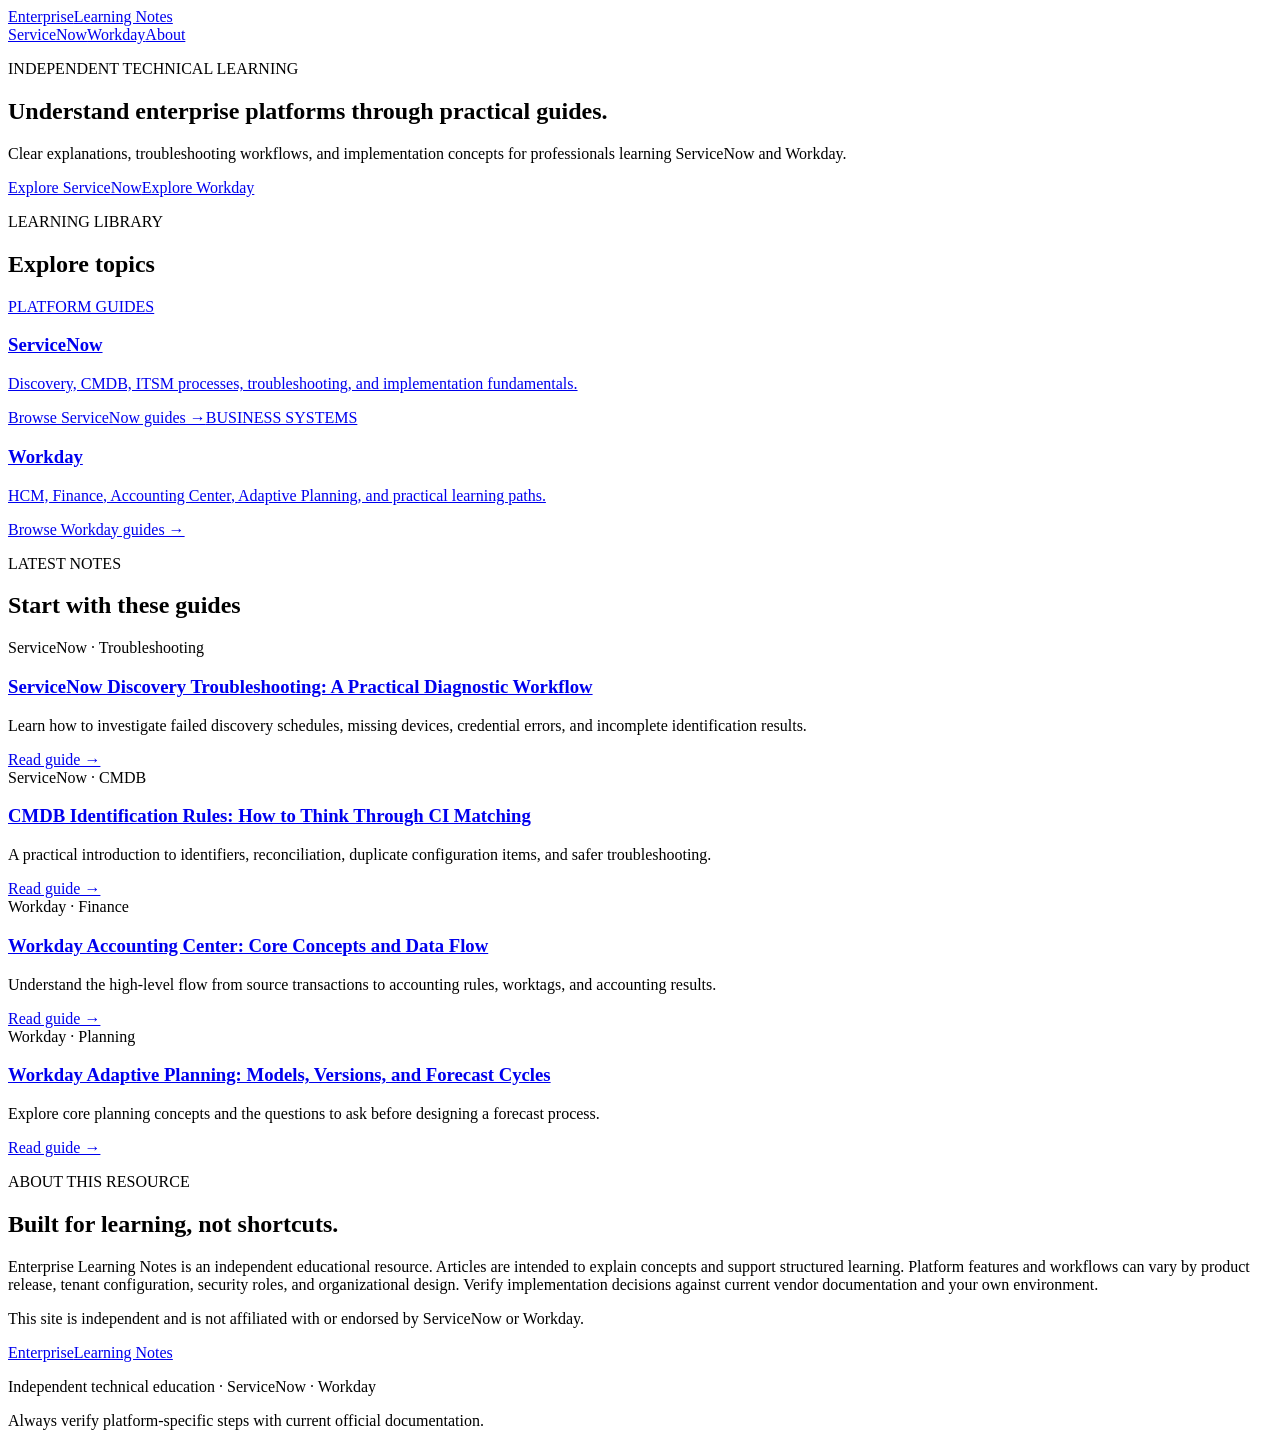
==== index.html @ 14ad43c4 "Add initial SEO-ready learning blog site: index.html" ====
<!doctype html>
<html lang="en">
<head>
<meta charset="utf-8">
<meta name="viewport" content="width=device-width, initial-scale=1">
<title>Enterprise Learning Notes | ServiceNow & Workday Guides</title>
<meta name="description" content="Practical technical learning guides for ServiceNow and Workday, including troubleshooting, platform concepts, implementation notes, and career learning resources.">
<meta name="robots" content="index,follow,max-image-preview:large">
<link rel="stylesheet" href="/style.css">
</head>
<body>
<header class="site-header"><a class="brand" href="/">Enterprise<span>Learning Notes</span></a><nav><a href="/servicenow/">ServiceNow</a><a href="/workday/">Workday</a><a href="#about">About</a></nav></header>
<main>
<section class="hero"><p class="eyebrow">INDEPENDENT TECHNICAL LEARNING</p><h1>Understand enterprise platforms through practical guides.</h1><p class="hero-copy">Clear explanations, troubleshooting workflows, and implementation concepts for professionals learning ServiceNow and Workday.</p><div class="hero-actions"><a class="button primary" href="/servicenow/">Explore ServiceNow</a><a class="button secondary" href="/workday/">Explore Workday</a></div></section>
<section class="section"><div class="section-heading"><div><p class="eyebrow">LEARNING LIBRARY</p><h2>Explore topics</h2></div></div><div class="category-grid"><a class="category-card" href="/servicenow/"><span class="card-kicker">PLATFORM GUIDES</span><h3>ServiceNow</h3><p>Discovery, CMDB, ITSM processes, troubleshooting, and implementation fundamentals.</p><span class="text-link">Browse ServiceNow guides →</span></a><a class="category-card" href="/workday/"><span class="card-kicker">BUSINESS SYSTEMS</span><h3>Workday</h3><p>HCM, Finance, Accounting Center, Adaptive Planning, and practical learning paths.</p><span class="text-link">Browse Workday guides →</span></a></div></section>
<section class="section"><div class="section-heading"><div><p class="eyebrow">LATEST NOTES</p><h2>Start with these guides</h2></div></div><div class="article-grid">
<article class="article-card"><span class="tag">ServiceNow · Troubleshooting</span><h3><a href="/blog/servicenow/discovery-troubleshooting.html">ServiceNow Discovery Troubleshooting: A Practical Diagnostic Workflow</a></h3><p>Learn how to investigate failed discovery schedules, missing devices, credential errors, and incomplete identification results.</p><a class="text-link" href="/blog/servicenow/discovery-troubleshooting.html">Read guide →</a></article>
<article class="article-card"><span class="tag">ServiceNow · CMDB</span><h3><a href="/blog/servicenow/cmdb-identification-rules.html">CMDB Identification Rules: How to Think Through CI Matching</a></h3><p>A practical introduction to identifiers, reconciliation, duplicate configuration items, and safer troubleshooting.</p><a class="text-link" href="/blog/servicenow/cmdb-identification-rules.html">Read guide →</a></article>
<article class="article-card"><span class="tag">Workday · Finance</span><h3><a href="/blog/workday/accounting-center-basics.html">Workday Accounting Center: Core Concepts and Data Flow</a></h3><p>Understand the high-level flow from source transactions to accounting rules, worktags, and accounting results.</p><a class="text-link" href="/blog/workday/accounting-center-basics.html">Read guide →</a></article>
<article class="article-card"><span class="tag">Workday · Planning</span><h3><a href="/blog/workday/adaptive-planning-guide.html">Workday Adaptive Planning: Models, Versions, and Forecast Cycles</a></h3><p>Explore core planning concepts and the questions to ask before designing a forecast process.</p><a class="text-link" href="/blog/workday/adaptive-planning-guide.html">Read guide →</a></article>
</div></section>
<section class="about section" id="about"><p class="eyebrow">ABOUT THIS RESOURCE</p><h2>Built for learning, not shortcuts.</h2><p>Enterprise Learning Notes is an independent educational resource. Articles are intended to explain concepts and support structured learning. Platform features and workflows can vary by product release, tenant configuration, security roles, and organizational design. Verify implementation decisions against current vendor documentation and your own environment.</p><p class="disclaimer">This site is independent and is not affiliated with or endorsed by ServiceNow or Workday.</p></section>
</main><footer class="site-footer"><a class="brand" href="/">Enterprise<span>Learning Notes</span></a><p>Independent technical education · ServiceNow · Workday</p><p>Always verify platform-specific steps with current official documentation.</p></footer>
</body></html>
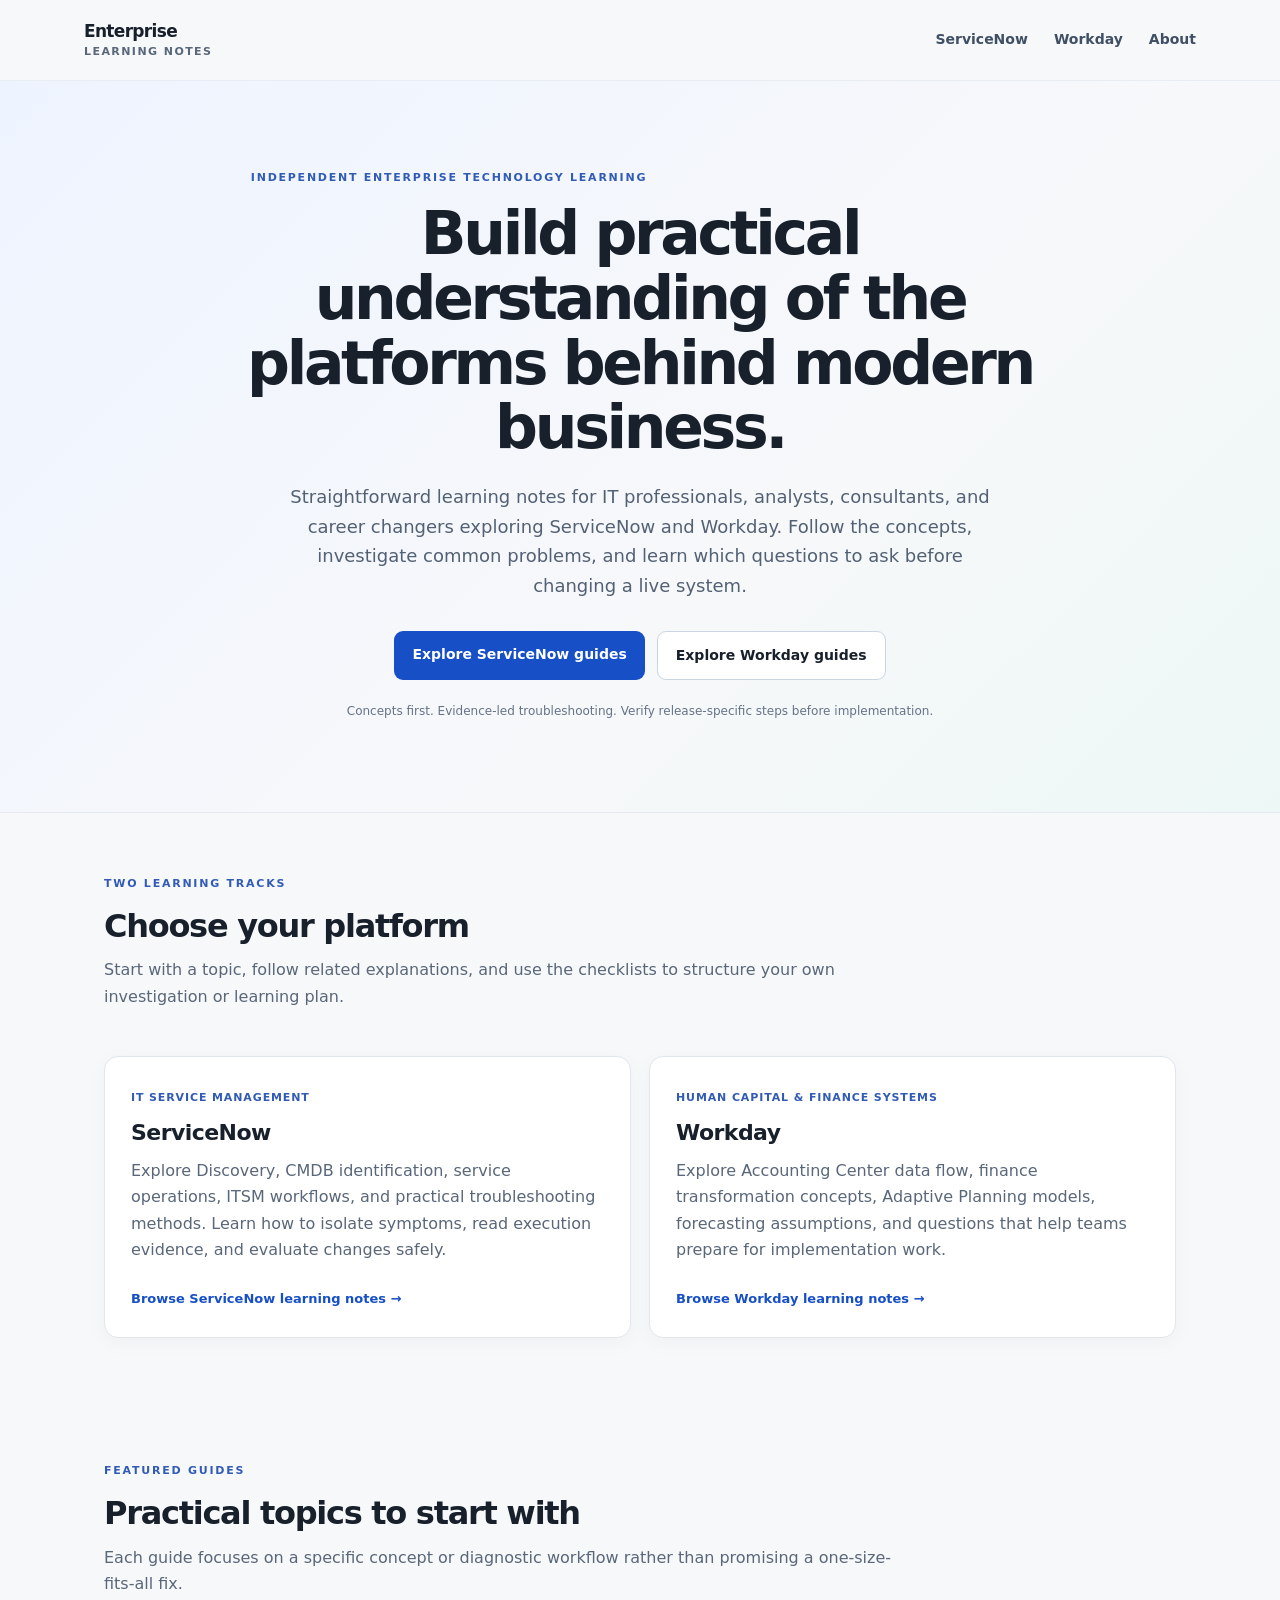
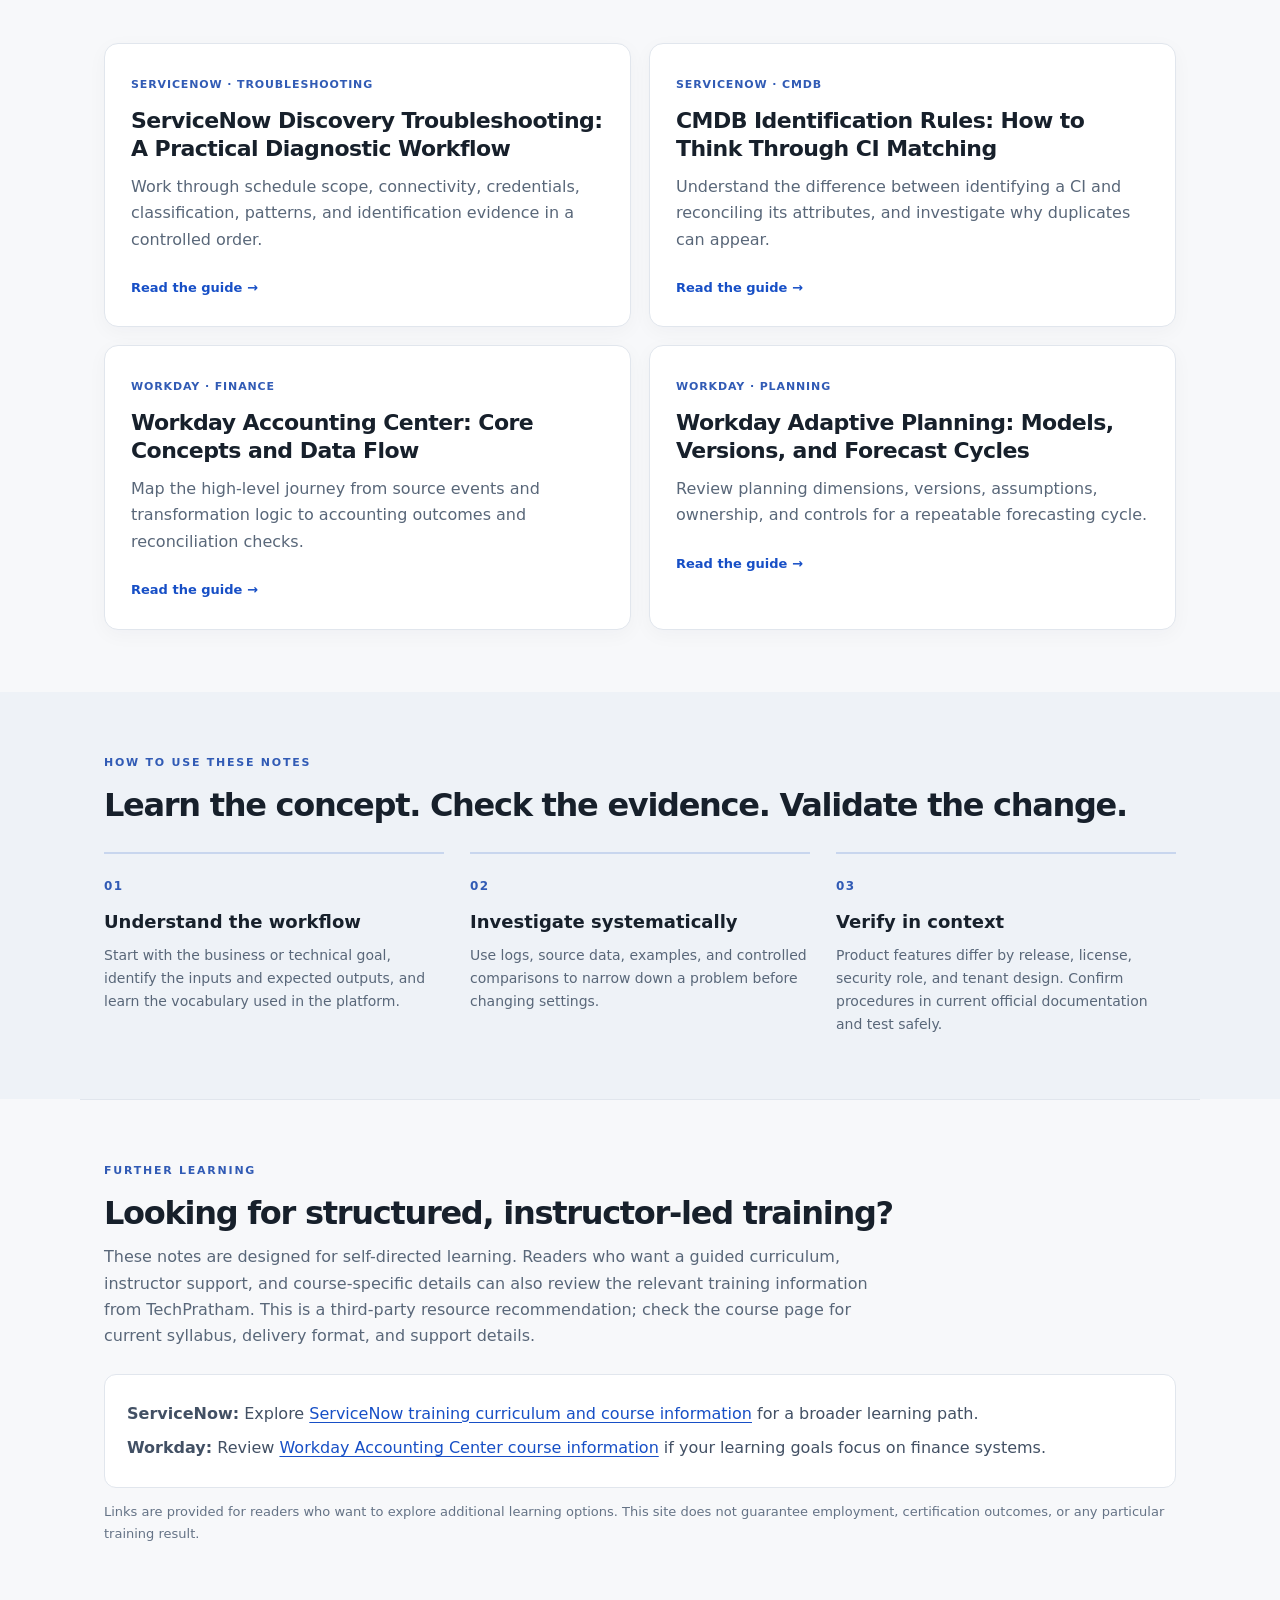
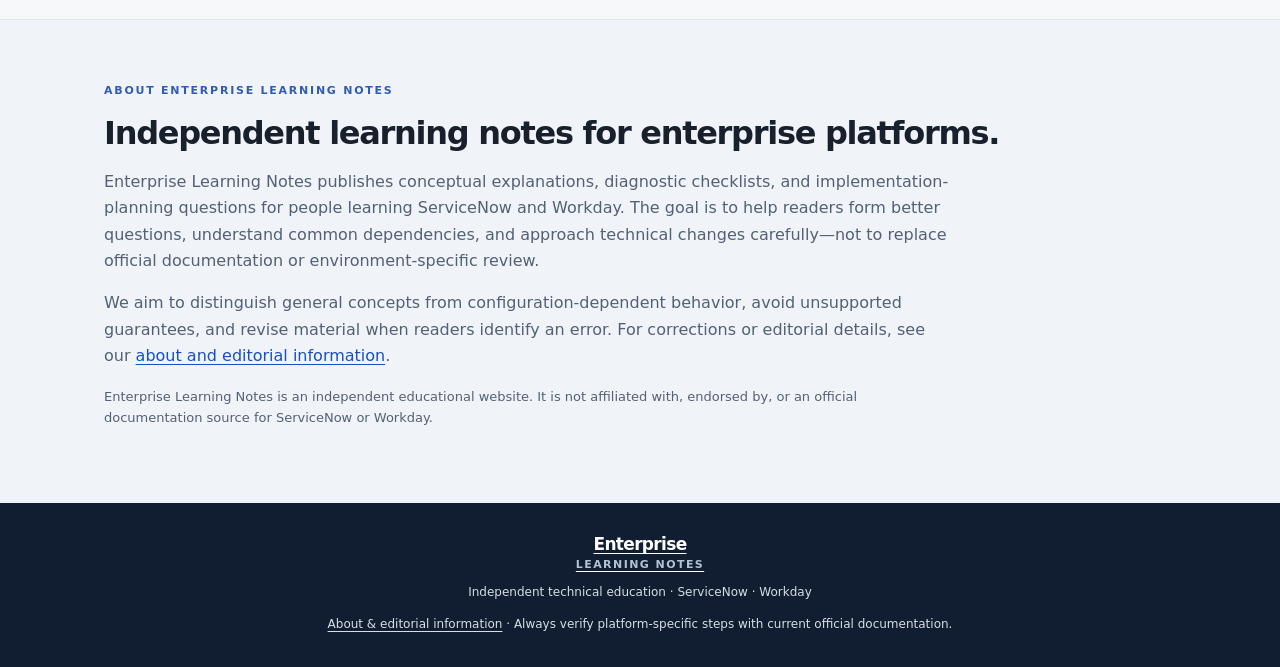
==== commit 3a413d84: "Improve editorial homepage and resource navigation: index.html" ====
--- a/index.html
+++ b/index.html
@@ -3,22 +3,28 @@
 <head>
 <meta charset="utf-8">
 <meta name="viewport" content="width=device-width, initial-scale=1">
-<title>Enterprise Learning Notes | ServiceNow & Workday Guides</title>
-<meta name="description" content="Practical technical learning guides for ServiceNow and Workday, including troubleshooting, platform concepts, implementation notes, and career learning resources.">
+<title>Enterprise Learning Notes | Practical ServiceNow & Workday Guides</title>
+<meta name="description" content="Learn ServiceNow and Workday through practical technical guides, troubleshooting workflows, CMDB concepts, finance data flows, and planning fundamentals.">
 <meta name="robots" content="index,follow,max-image-preview:large">
 <link rel="stylesheet" href="/style.css">
 </head>
 <body>
-<header class="site-header"><a class="brand" href="/">Enterprise<span>Learning Notes</span></a><nav><a href="/servicenow/">ServiceNow</a><a href="/workday/">Workday</a><a href="#about">About</a></nav></header>
+<header class="site-header"><a class="brand" href="/" aria-label="Enterprise Learning Notes home">Enterprise<span>Learning Notes</span></a><nav aria-label="Main navigation"><a href="/servicenow/">ServiceNow</a><a href="/workday/">Workday</a><a href="/about.html">About</a></nav></header>
 <main>
-<section class="hero"><p class="eyebrow">INDEPENDENT TECHNICAL LEARNING</p><h1>Understand enterprise platforms through practical guides.</h1><p class="hero-copy">Clear explanations, troubleshooting workflows, and implementation concepts for professionals learning ServiceNow and Workday.</p><div class="hero-actions"><a class="button primary" href="/servicenow/">Explore ServiceNow</a><a class="button secondary" href="/workday/">Explore Workday</a></div></section>
-<section class="section"><div class="section-heading"><div><p class="eyebrow">LEARNING LIBRARY</p><h2>Explore topics</h2></div></div><div class="category-grid"><a class="category-card" href="/servicenow/"><span class="card-kicker">PLATFORM GUIDES</span><h3>ServiceNow</h3><p>Discovery, CMDB, ITSM processes, troubleshooting, and implementation fundamentals.</p><span class="text-link">Browse ServiceNow guides →</span></a><a class="category-card" href="/workday/"><span class="card-kicker">BUSINESS SYSTEMS</span><h3>Workday</h3><p>HCM, Finance, Accounting Center, Adaptive Planning, and practical learning paths.</p><span class="text-link">Browse Workday guides →</span></a></div></section>
-<section class="section"><div class="section-heading"><div><p class="eyebrow">LATEST NOTES</p><h2>Start with these guides</h2></div></div><div class="article-grid">
-<article class="article-card"><span class="tag">ServiceNow · Troubleshooting</span><h3><a href="/blog/servicenow/discovery-troubleshooting.html">ServiceNow Discovery Troubleshooting: A Practical Diagnostic Workflow</a></h3><p>Learn how to investigate failed discovery schedules, missing devices, credential errors, and incomplete identification results.</p><a class="text-link" href="/blog/servicenow/discovery-troubleshooting.html">Read guide →</a></article>
-<article class="article-card"><span class="tag">ServiceNow · CMDB</span><h3><a href="/blog/servicenow/cmdb-identification-rules.html">CMDB Identification Rules: How to Think Through CI Matching</a></h3><p>A practical introduction to identifiers, reconciliation, duplicate configuration items, and safer troubleshooting.</p><a class="text-link" href="/blog/servicenow/cmdb-identification-rules.html">Read guide →</a></article>
-<article class="article-card"><span class="tag">Workday · Finance</span><h3><a href="/blog/workday/accounting-center-basics.html">Workday Accounting Center: Core Concepts and Data Flow</a></h3><p>Understand the high-level flow from source transactions to accounting rules, worktags, and accounting results.</p><a class="text-link" href="/blog/workday/accounting-center-basics.html">Read guide →</a></article>
-<article class="article-card"><span class="tag">Workday · Planning</span><h3><a href="/blog/workday/adaptive-planning-guide.html">Workday Adaptive Planning: Models, Versions, and Forecast Cycles</a></h3><p>Explore core planning concepts and the questions to ask before designing a forecast process.</p><a class="text-link" href="/blog/workday/adaptive-planning-guide.html">Read guide →</a></article>
+<section class="hero"><p class="eyebrow">INDEPENDENT ENTERPRISE TECHNOLOGY LEARNING</p><h1>Build practical understanding of the platforms behind modern business.</h1><p class="hero-copy">Straightforward learning notes for IT professionals, analysts, consultants, and career changers exploring ServiceNow and Workday. Follow the concepts, investigate common problems, and learn which questions to ask before changing a live system.</p><div class="hero-actions"><a class="button primary" href="/servicenow/">Explore ServiceNow guides</a><a class="button secondary" href="/workday/">Explore Workday guides</a></div><p class="hero-note">Concepts first. Evidence-led troubleshooting. Verify release-specific steps before implementation.</p></section>
+<section class="section"><div class="section-heading"><div><p class="eyebrow">TWO LEARNING TRACKS</p><h2>Choose your platform</h2><p class="section-intro">Start with a topic, follow related explanations, and use the checklists to structure your own investigation or learning plan.</p></div></div><div class="category-grid">
+<a class="category-card" href="/servicenow/"><span class="card-kicker">IT SERVICE MANAGEMENT</span><h3>ServiceNow</h3><p>Explore Discovery, CMDB identification, service operations, ITSM workflows, and practical troubleshooting methods. Learn how to isolate symptoms, read execution evidence, and evaluate changes safely.</p><span class="text-link">Browse ServiceNow learning notes →</span></a>
+<a class="category-card" href="/workday/"><span class="card-kicker">HUMAN CAPITAL & FINANCE SYSTEMS</span><h3>Workday</h3><p>Explore Accounting Center data flow, finance transformation concepts, Adaptive Planning models, forecasting assumptions, and questions that help teams prepare for implementation work.</p><span class="text-link">Browse Workday learning notes →</span></a>
 </div></section>
-<section class="about section" id="about"><p class="eyebrow">ABOUT THIS RESOURCE</p><h2>Built for learning, not shortcuts.</h2><p>Enterprise Learning Notes is an independent educational resource. Articles are intended to explain concepts and support structured learning. Platform features and workflows can vary by product release, tenant configuration, security roles, and organizational design. Verify implementation decisions against current vendor documentation and your own environment.</p><p class="disclaimer">This site is independent and is not affiliated with or endorsed by ServiceNow or Workday.</p></section>
-</main><footer class="site-footer"><a class="brand" href="/">Enterprise<span>Learning Notes</span></a><p>Independent technical education · ServiceNow · Workday</p><p>Always verify platform-specific steps with current official documentation.</p></footer>
+<section class="section"><div class="section-heading"><div><p class="eyebrow">FEATURED GUIDES</p><h2>Practical topics to start with</h2><p class="section-intro">Each guide focuses on a specific concept or diagnostic workflow rather than promising a one-size-fits-all fix.</p></div></div><div class="article-grid">
+<article class="article-card"><span class="tag">ServiceNow · Troubleshooting</span><h3><a href="/blog/servicenow/discovery-troubleshooting.html">ServiceNow Discovery Troubleshooting: A Practical Diagnostic Workflow</a></h3><p>Work through schedule scope, connectivity, credentials, classification, patterns, and identification evidence in a controlled order.</p><a class="text-link" href="/blog/servicenow/discovery-troubleshooting.html">Read the guide →</a></article>
+<article class="article-card"><span class="tag">ServiceNow · CMDB</span><h3><a href="/blog/servicenow/cmdb-identification-rules.html">CMDB Identification Rules: How to Think Through CI Matching</a></h3><p>Understand the difference between identifying a CI and reconciling its attributes, and investigate why duplicates can appear.</p><a class="text-link" href="/blog/servicenow/cmdb-identification-rules.html">Read the guide →</a></article>
+<article class="article-card"><span class="tag">Workday · Finance</span><h3><a href="/blog/workday/accounting-center-basics.html">Workday Accounting Center: Core Concepts and Data Flow</a></h3><p>Map the high-level journey from source events and transformation logic to accounting outcomes and reconciliation checks.</p><a class="text-link" href="/blog/workday/accounting-center-basics.html">Read the guide →</a></article>
+<article class="article-card"><span class="tag">Workday · Planning</span><h3><a href="/blog/workday/adaptive-planning-guide.html">Workday Adaptive Planning: Models, Versions, and Forecast Cycles</a></h3><p>Review planning dimensions, versions, assumptions, ownership, and controls for a repeatable forecasting cycle.</p><a class="text-link" href="/blog/workday/adaptive-planning-guide.html">Read the guide →</a></article>
+</div></section>
+<section class="section learning-method"><p class="eyebrow">HOW TO USE THESE NOTES</p><h2>Learn the concept. Check the evidence. Validate the change.</h2><div class="method-grid"><div><span class="method-number">01</span><h3>Understand the workflow</h3><p>Start with the business or technical goal, identify the inputs and expected outputs, and learn the vocabulary used in the platform.</p></div><div><span class="method-number">02</span><h3>Investigate systematically</h3><p>Use logs, source data, examples, and controlled comparisons to narrow down a problem before changing settings.</p></div><div><span class="method-number">03</span><h3>Verify in context</h3><p>Product features differ by release, license, security role, and tenant design. Confirm procedures in current official documentation and test safely.</p></div></div></section>
+<section class="section training-resources"><p class="eyebrow">FURTHER LEARNING</p><h2>Looking for structured, instructor-led training?</h2><p class="section-intro">These notes are designed for self-directed learning. Readers who want a guided curriculum, instructor support, and course-specific details can also review the relevant training information from TechPratham. This is a third-party resource recommendation; check the course page for current syllabus, delivery format, and support details.</p><div class="resource-links"><p><strong>ServiceNow:</strong> Explore <a href="https://www.techpratham.com/courses/servicenow-training-in-india">ServiceNow training curriculum and course information</a> for a broader learning path.</p><p><strong>Workday:</strong> Review <a href="https://www.techpratham.com/courses/workday-accounting-center">Workday Accounting Center course information</a> if your learning goals focus on finance systems.</p></div><p class="disclaimer">Links are provided for readers who want to explore additional learning options. This site does not guarantee employment, certification outcomes, or any particular training result.</p></section>
+<section class="about section" id="about"><p class="eyebrow">ABOUT ENTERPRISE LEARNING NOTES</p><h2>Independent learning notes for enterprise platforms.</h2><p>Enterprise Learning Notes publishes conceptual explanations, diagnostic checklists, and implementation-planning questions for people learning ServiceNow and Workday. The goal is to help readers form better questions, understand common dependencies, and approach technical changes carefully—not to replace official documentation or environment-specific review.</p><p>We aim to distinguish general concepts from configuration-dependent behavior, avoid unsupported guarantees, and revise material when readers identify an error. For corrections or editorial details, see our <a href="/about.html">about and editorial information</a>.</p><p class="disclaimer">Enterprise Learning Notes is an independent educational website. It is not affiliated with, endorsed by, or an official documentation source for ServiceNow or Workday.</p></section>
+</main>
+<footer class="site-footer"><a class="brand" href="/">Enterprise<span>Learning Notes</span></a><p>Independent technical education · ServiceNow · Workday</p><p><a href="/about.html">About & editorial information</a> · Always verify platform-specific steps with current official documentation.</p></footer>
 </body></html>
--- a/style.css
+++ b/style.css
@@ -0,0 +1 @@
+*{box-sizing:border-box}html{scroll-behavior:smooth}body{margin:0;background:#f7f8fa;color:#17202b;font-family:Inter,ui-sans-serif,system-ui,-apple-system,BlinkMacSystemFont,"Segoe UI",sans-serif;line-height:1.65}a{color:inherit;text-decoration:none}.site-header{max-width:1160px;margin:auto;padding:22px 24px;display:flex;align-items:center;justify-content:space-between;gap:24px}.brand{font-size:17px;font-weight:800;letter-spacing:-.04em;display:flex;flex-direction:column;line-height:1.1}.brand span{font-size:11px;letter-spacing:.13em;text-transform:uppercase;color:#586779;margin-top:5px}.site-header nav{display:flex;gap:26px;font-size:14px;font-weight:650;color:#405064}.site-header nav a:hover,.text-link:hover,.prose a:hover{color:#1459d9;text-decoration:underline}.hero{padding:88px 24px 78px;background:linear-gradient(135deg,#eef4ff 0%,#f7f8fa 60%,#edf8f6 100%);text-align:center;border-top:1px solid #e8edf4;border-bottom:1px solid #e5eaf1}.hero>*{max-width:850px;margin-left:auto;margin-right:auto}.eyebrow{font-size:11px;font-weight:800;letter-spacing:.16em;color:#315bb5;margin:0 0 14px}.hero h1{font-size:clamp(36px,5.5vw,60px);letter-spacing:-.055em;line-height:1.08;margin-top:0;margin-bottom:22px}.hero-copy{font-size:18px;color:#536174;max-width:730px}.hero-note{font-size:12px;color:#657386;margin-top:22px!important}.hero-actions{display:flex;justify-content:center;flex-wrap:wrap;gap:12px;margin-top:30px}.button{padding:12px 18px;border-radius:9px;font-size:14px;font-weight:750}.primary{background:#174fc6;color:#fff}.secondary{border:1px solid #cbd5e1;background:#fff}.section{max-width:1120px;margin:auto;padding:62px 24px}.section-heading{display:flex;justify-content:space-between;align-items:end;margin-bottom:22px}.section h2,.about h2,.training-resources h2{font-size:32px;letter-spacing:-.04em;line-height:1.2;margin:0 0 12px}.section-intro{color:#596779;max-width:790px;margin:10px 0 24px}.category-grid,.article-grid{display:grid;grid-template-columns:repeat(2,minmax(0,1fr));gap:18px}.category-card,.article-card{background:#fff;border:1px solid #e1e6ed;border-radius:14px;padding:26px;box-shadow:0 5px 20px rgba(20,35,60,.035)}.category-card h3,.article-card h3{letter-spacing:-.025em;line-height:1.3;margin:10px 0;font-size:22px}.category-card p,.article-card p{color:#596779;margin-top:0}.card-kicker,.tag{font-size:11px;letter-spacing:.08em;text-transform:uppercase;font-weight:800;color:#315bb5}.text-link{display:inline-block;font-size:13px;font-weight:800;color:#174fc6;margin-top:8px}.article-grid{grid-template-columns:repeat(2,minmax(0,1fr))}.article-card h3 a:hover{color:#174fc6}.learning-method{max-width:100%;background:#eef2f7;padding-left:max(24px,calc((100% - 1072px)/2));padding-right:max(24px,calc((100% - 1072px)/2))}.method-grid{display:grid;grid-template-columns:repeat(3,minmax(0,1fr));gap:26px;margin-top:28px}.method-grid>div{border-top:2px solid #c8d6ee;padding-top:18px}.method-number{font-size:12px;font-weight:800;letter-spacing:.12em;color:#315bb5}.method-grid h3{font-size:18px;margin:8px 0}.method-grid p{font-size:14px;color:#596779;margin:0}.training-resources{border-top:1px solid #e1e6ed}.resource-links{background:#fff;border:1px solid #e1e6ed;border-radius:12px;padding:18px 22px;margin-top:20px}.resource-links p{margin:8px 0;color:#425064}.resource-links a,.about a,.prose a{color:#174fc6;text-decoration:underline;text-underline-offset:3px}.about{border-top:1px solid #e1e6ed;max-width:100%;padding-left:max(24px,calc((100% - 1072px)/2));padding-right:max(24px,calc((100% - 1072px)/2));background:#f0f3f7}.about p:not(.eyebrow){max-width:850px;color:#536174}.disclaimer{font-size:13px;color:#657386}.site-footer{padding:32px 24px;text-align:center;background:#111d30;color:#d6deea;font-size:12px}.site-footer .brand{align-items:center;color:#fff}.site-footer .brand span{color:#b4c2d6}.site-footer p{margin:12px 0 0}.site-footer a{text-decoration:underline;text-underline-offset:3px}.page-wrap{max-width:900px;margin:0 auto;padding:50px 24px 80px}.breadcrumbs{font-size:13px;color:#657386;margin-bottom:28px}.breadcrumbs a{color:#174fc6}.article-header{padding-bottom:28px;border-bottom:1px solid #e1e6ed;margin-bottom:30px}.article-header h1{font-size:clamp(34px,5vw,48px);line-height:1.13;letter-spacing:-.05em;margin:12px 0 18px}.article-deck{font-size:18px;color:#536174}.article-meta{font-size:12px;color:#68778a}.prose{font-size:16px;color:#283547}.prose h2{font-size:27px;letter-spacing:-.035em;line-height:1.25;margin:38px 0 12px;color:#17202b}.prose h3{font-size:20px;margin:26px 0 8px}.prose p,.prose li{max-width:78ch}.prose li{margin:7px 0}.prose code{background:#edf1f6;padding:2px 5px;border-radius:4px;font-size:.9em}.note{border-left:3px solid #315bb5;background:#eef4ff;padding:16px 18px;border-radius:0 8px 8px 0;margin:24px 0}.related{border-top:1px solid #e1e6ed;margin-top:42px;padding-top:24px}.related a{color:#174fc6;font-weight:700}.category-intro{max-width:760px;color:#596779;margin:14px 0 30px}@media(max-width:700px){.site-header{align-items:flex-start;flex-direction:column}.site-header nav{gap:18px;flex-wrap:wrap}.hero{padding:64px 20px}.hero-copy{font-size:16px}.section{padding:44px 20px}.category-grid,.article-grid,.method-grid{grid-template-columns:1fr}.category-card,.article-card{padding:22px}.page-wrap{padding:34px 20px 60px}.article-header h1{font-size:35px}.section h2,.about h2,.training-resources h2{font-size:28px}.learning-method,.about{padding-left:20px;padding-right:20px}}
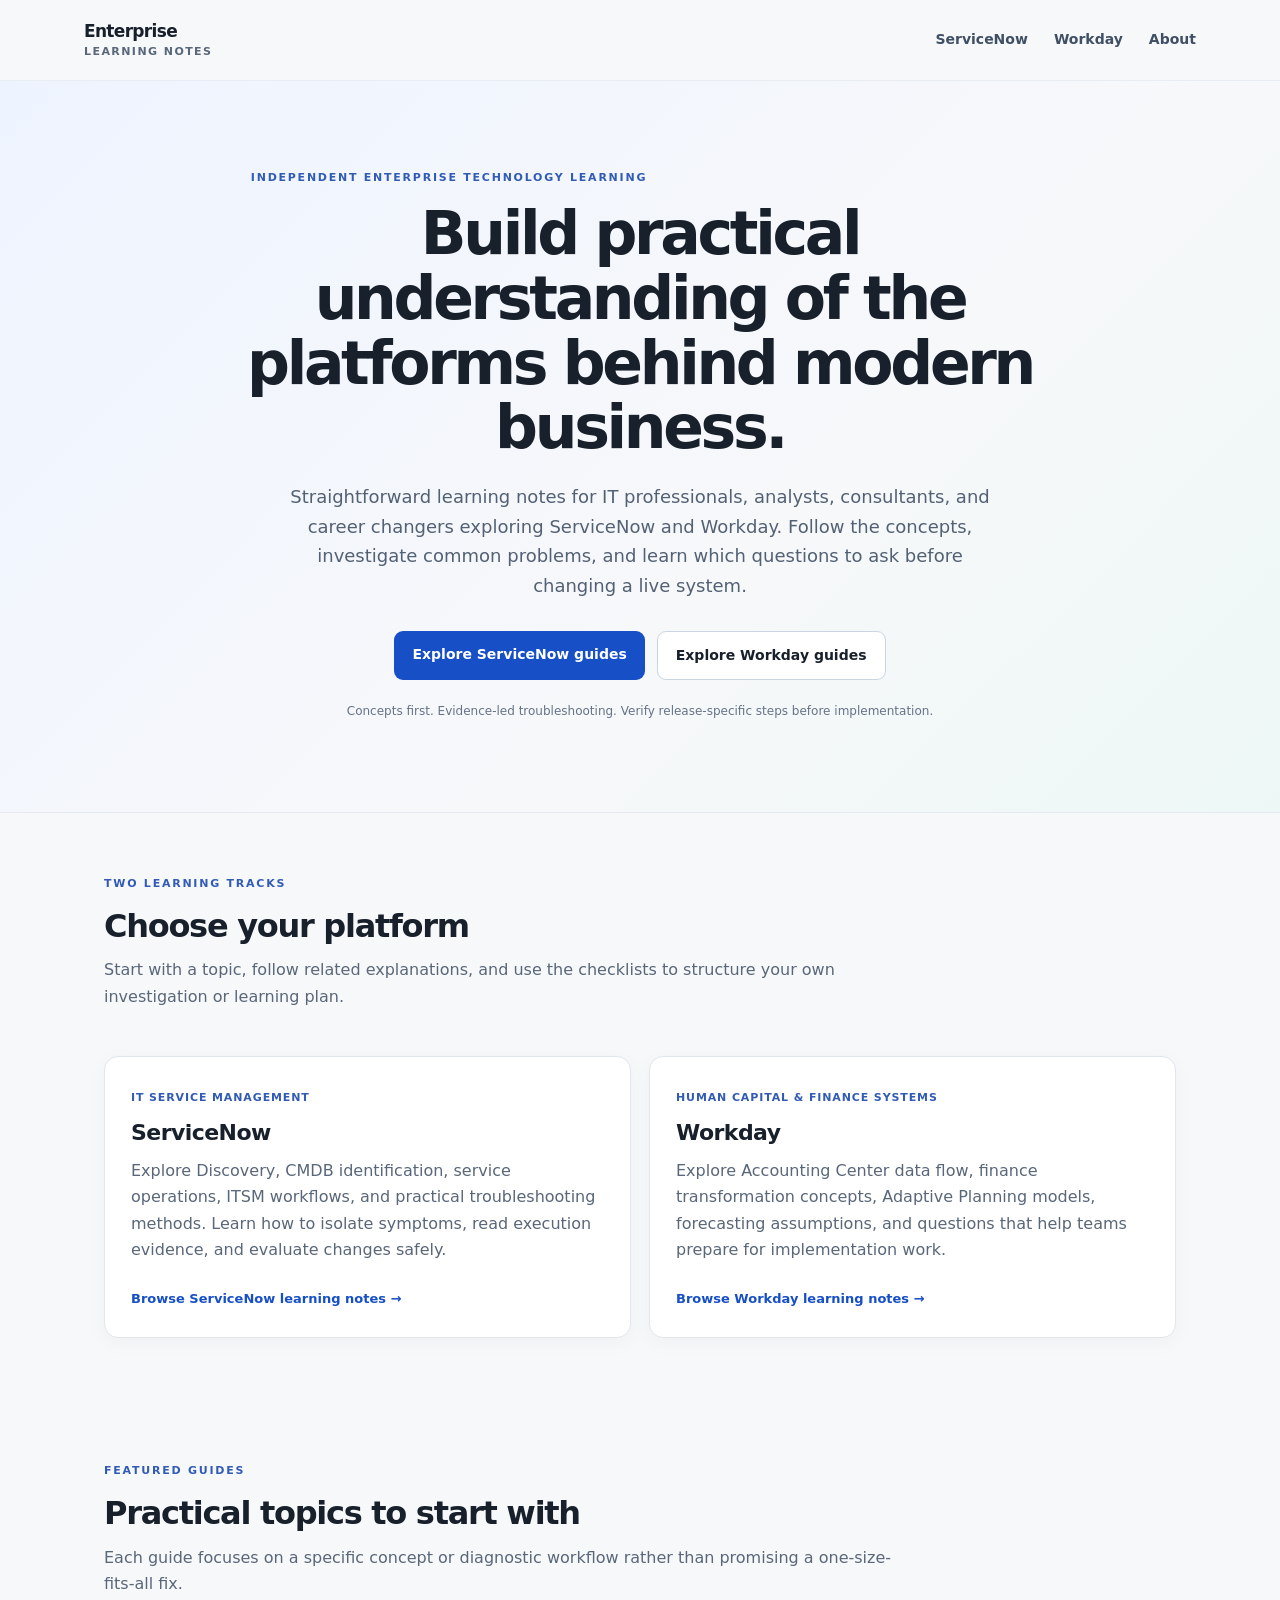
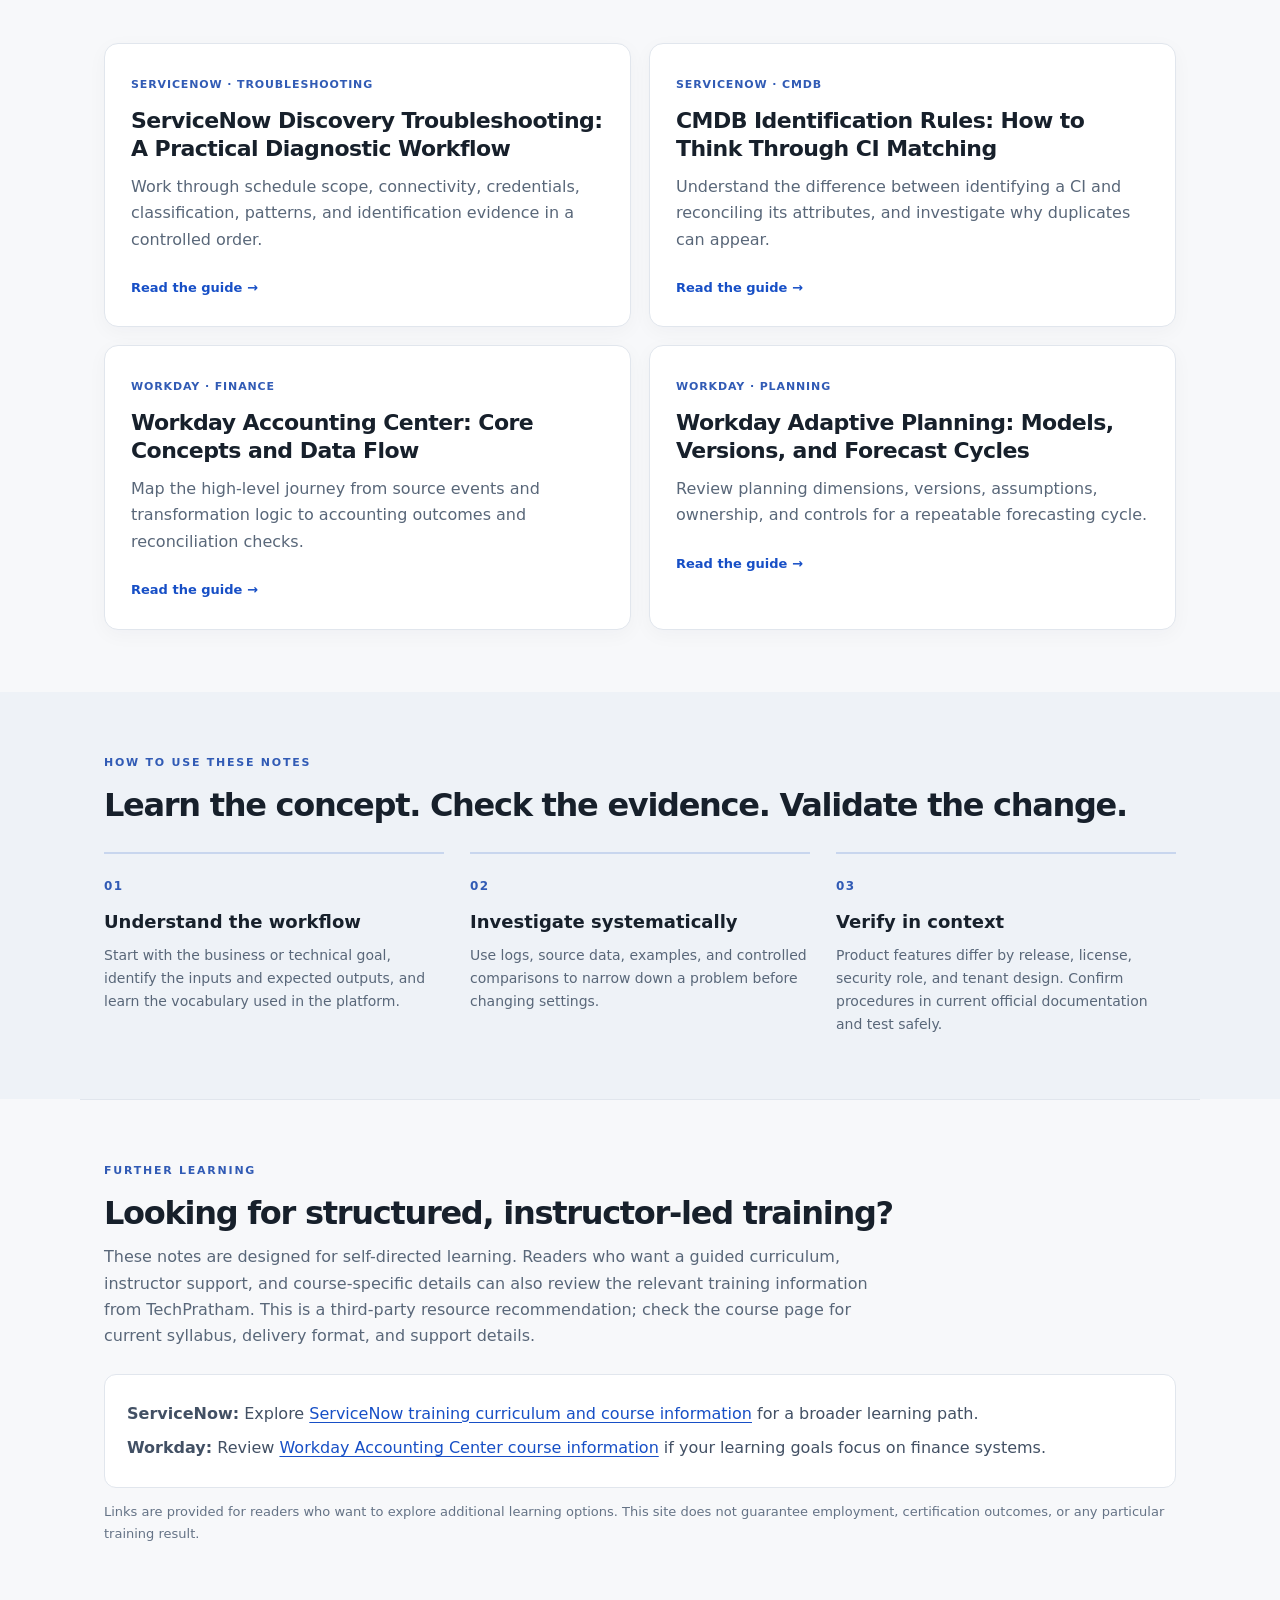
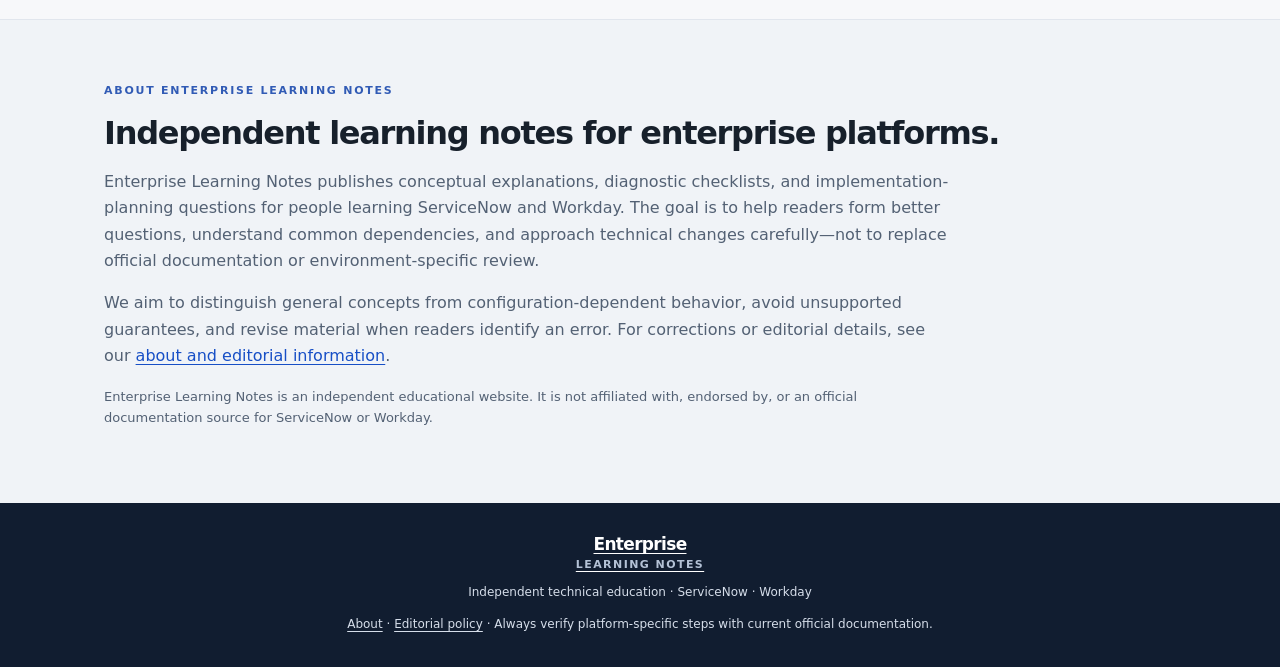
==== commit 3d06b538: "Link editorial policy in site navigation: index.html" ====
--- a/index.html
+++ b/index.html
@@ -26,5 +26,5 @@
 <section class="section training-resources"><p class="eyebrow">FURTHER LEARNING</p><h2>Looking for structured, instructor-led training?</h2><p class="section-intro">These notes are designed for self-directed learning. Readers who want a guided curriculum, instructor support, and course-specific details can also review the relevant training information from TechPratham. This is a third-party resource recommendation; check the course page for current syllabus, delivery format, and support details.</p><div class="resource-links"><p><strong>ServiceNow:</strong> Explore <a href="https://www.techpratham.com/courses/servicenow-training-in-india">ServiceNow training curriculum and course information</a> for a broader learning path.</p><p><strong>Workday:</strong> Review <a href="https://www.techpratham.com/courses/workday-accounting-center">Workday Accounting Center course information</a> if your learning goals focus on finance systems.</p></div><p class="disclaimer">Links are provided for readers who want to explore additional learning options. This site does not guarantee employment, certification outcomes, or any particular training result.</p></section>
 <section class="about section" id="about"><p class="eyebrow">ABOUT ENTERPRISE LEARNING NOTES</p><h2>Independent learning notes for enterprise platforms.</h2><p>Enterprise Learning Notes publishes conceptual explanations, diagnostic checklists, and implementation-planning questions for people learning ServiceNow and Workday. The goal is to help readers form better questions, understand common dependencies, and approach technical changes carefully—not to replace official documentation or environment-specific review.</p><p>We aim to distinguish general concepts from configuration-dependent behavior, avoid unsupported guarantees, and revise material when readers identify an error. For corrections or editorial details, see our <a href="/about.html">about and editorial information</a>.</p><p class="disclaimer">Enterprise Learning Notes is an independent educational website. It is not affiliated with, endorsed by, or an official documentation source for ServiceNow or Workday.</p></section>
 </main>
-<footer class="site-footer"><a class="brand" href="/">Enterprise<span>Learning Notes</span></a><p>Independent technical education · ServiceNow · Workday</p><p><a href="/about.html">About & editorial information</a> · Always verify platform-specific steps with current official documentation.</p></footer>
+<footer class="site-footer"><a class="brand" href="/">Enterprise<span>Learning Notes</span></a><p>Independent technical education · ServiceNow · Workday</p><p><a href="/about.html">About</a> · <a href="/editorial-policy.html">Editorial policy</a> · Always verify platform-specific steps with current official documentation.</p></footer>
 </body></html>
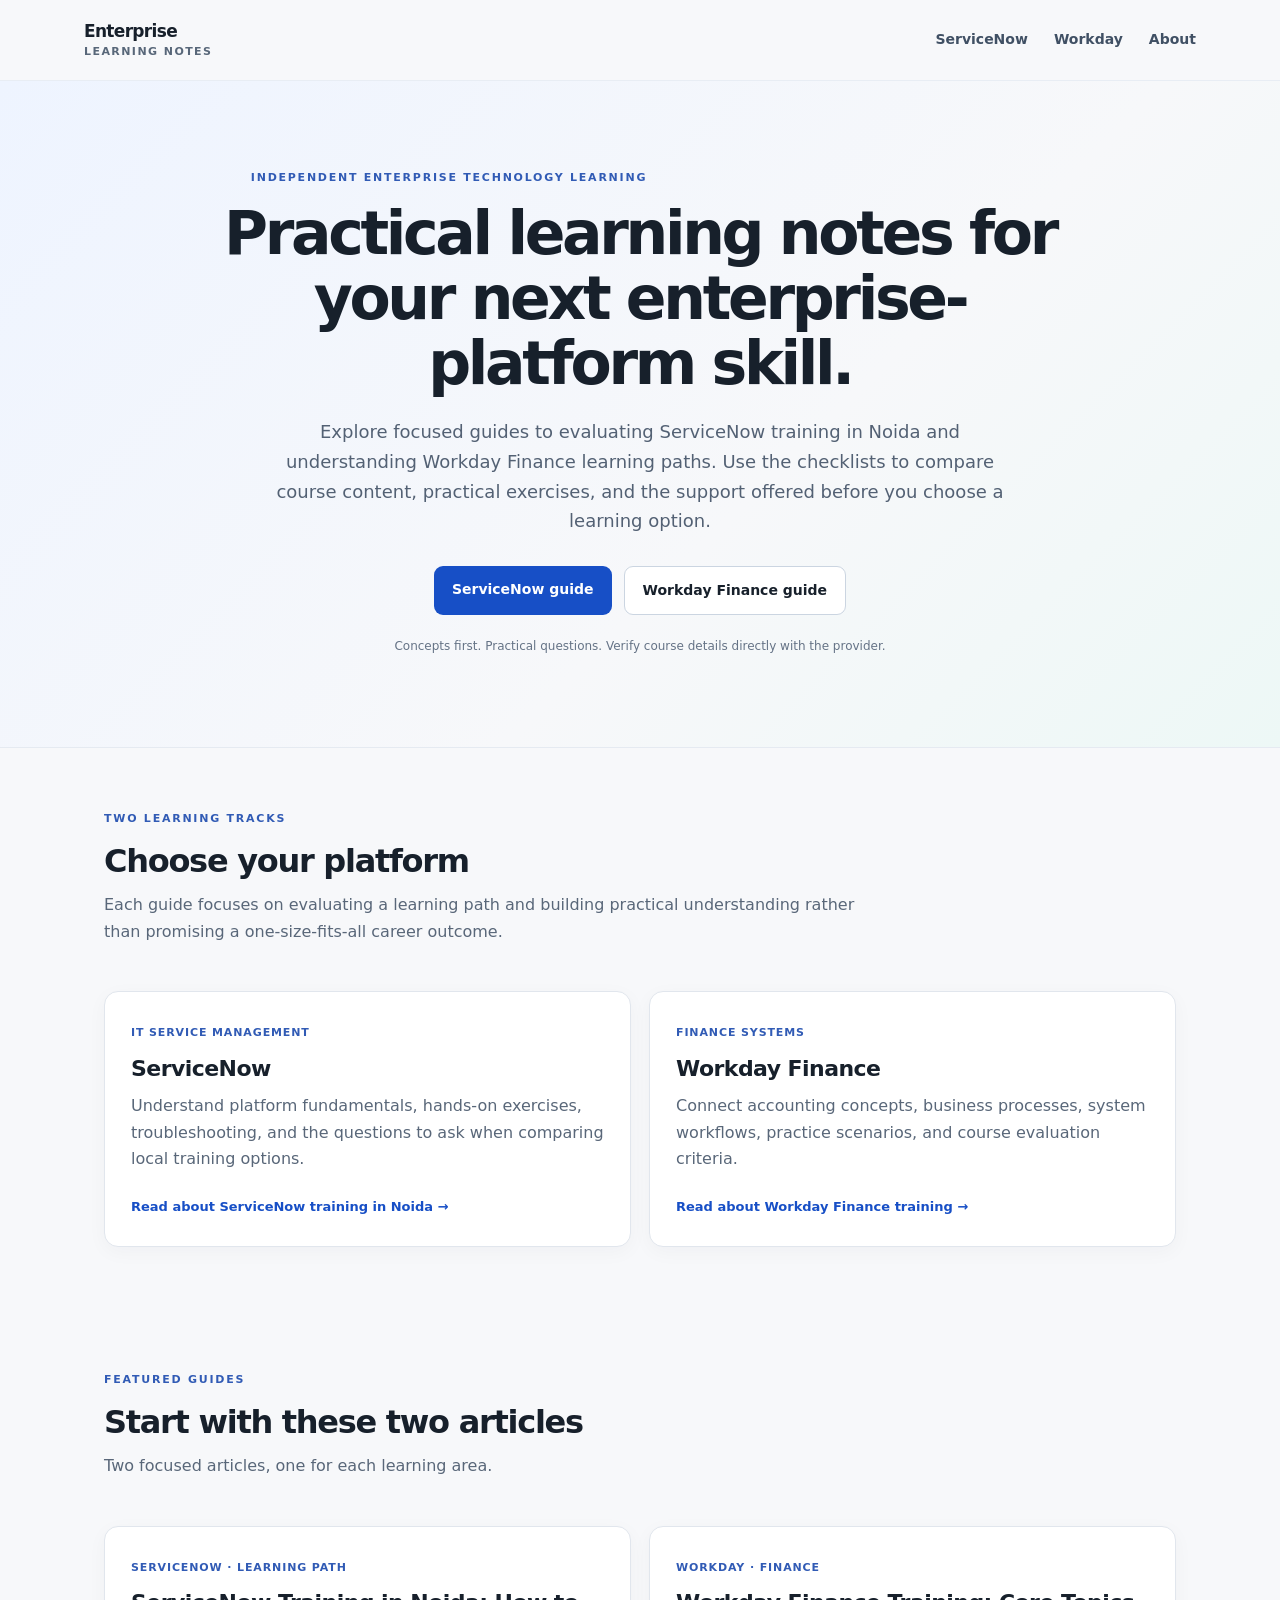
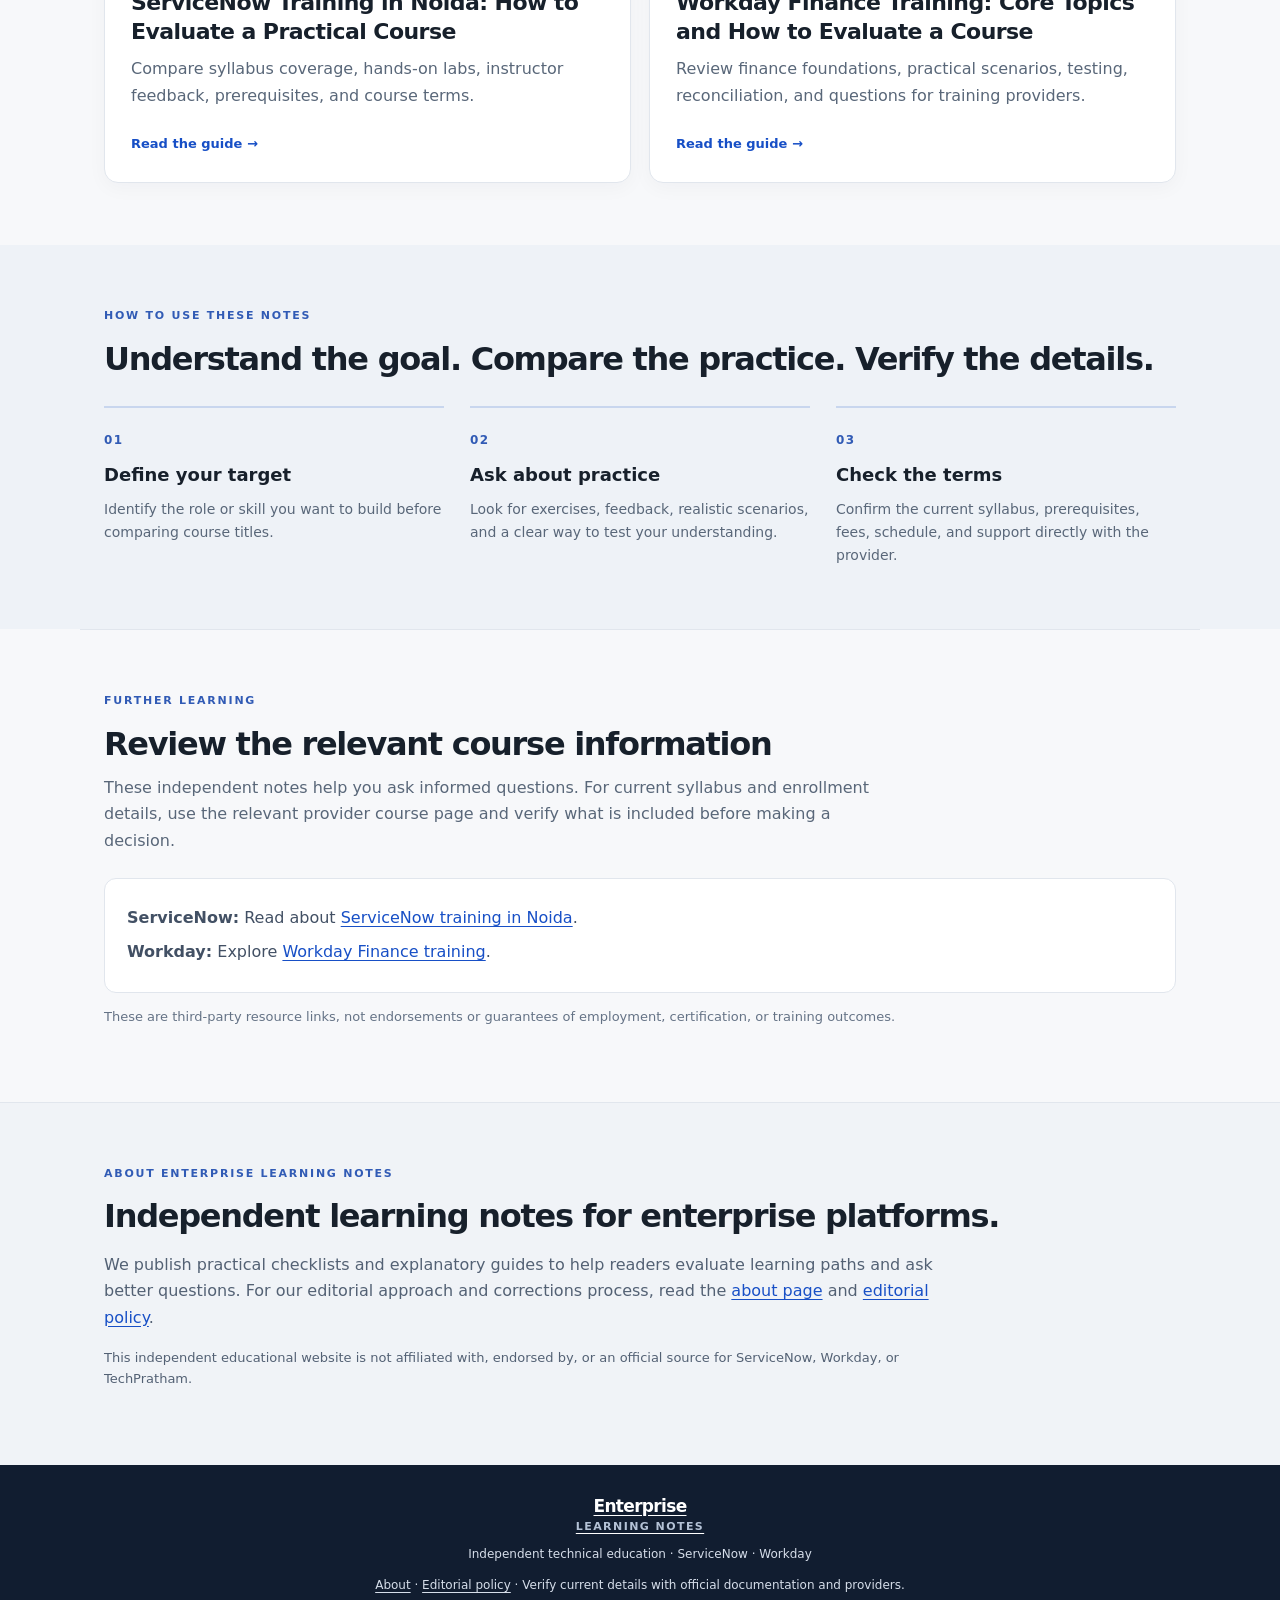
==== commit edb9c773: "Keep only focused ServiceNow and Workday Finance guides" ====
--- a/index.html
+++ b/index.html
@@ -3,28 +3,26 @@
 <head>
 <meta charset="utf-8">
 <meta name="viewport" content="width=device-width, initial-scale=1">
-<title>Enterprise Learning Notes | Practical ServiceNow & Workday Guides</title>
-<meta name="description" content="Learn ServiceNow and Workday through practical technical guides, troubleshooting workflows, CMDB concepts, finance data flows, and planning fundamentals.">
+<title>Enterprise Learning Notes | ServiceNow & Workday Guides</title>
+<meta name="description" content="Independent practical learning guides for ServiceNow training in Noida and Workday Finance training, with course evaluation checklists and skill-building advice.">
 <meta name="robots" content="index,follow,max-image-preview:large">
 <link rel="stylesheet" href="/style.css">
 </head>
 <body>
 <header class="site-header"><a class="brand" href="/" aria-label="Enterprise Learning Notes home">Enterprise<span>Learning Notes</span></a><nav aria-label="Main navigation"><a href="/servicenow/">ServiceNow</a><a href="/workday/">Workday</a><a href="/about.html">About</a></nav></header>
 <main>
-<section class="hero"><p class="eyebrow">INDEPENDENT ENTERPRISE TECHNOLOGY LEARNING</p><h1>Build practical understanding of the platforms behind modern business.</h1><p class="hero-copy">Straightforward learning notes for IT professionals, analysts, consultants, and career changers exploring ServiceNow and Workday. Follow the concepts, investigate common problems, and learn which questions to ask before changing a live system.</p><div class="hero-actions"><a class="button primary" href="/servicenow/">Explore ServiceNow guides</a><a class="button secondary" href="/workday/">Explore Workday guides</a></div><p class="hero-note">Concepts first. Evidence-led troubleshooting. Verify release-specific steps before implementation.</p></section>
-<section class="section"><div class="section-heading"><div><p class="eyebrow">TWO LEARNING TRACKS</p><h2>Choose your platform</h2><p class="section-intro">Start with a topic, follow related explanations, and use the checklists to structure your own investigation or learning plan.</p></div></div><div class="category-grid">
-<a class="category-card" href="/servicenow/"><span class="card-kicker">IT SERVICE MANAGEMENT</span><h3>ServiceNow</h3><p>Explore Discovery, CMDB identification, service operations, ITSM workflows, and practical troubleshooting methods. Learn how to isolate symptoms, read execution evidence, and evaluate changes safely.</p><span class="text-link">Browse ServiceNow learning notes →</span></a>
-<a class="category-card" href="/workday/"><span class="card-kicker">HUMAN CAPITAL & FINANCE SYSTEMS</span><h3>Workday</h3><p>Explore Accounting Center data flow, finance transformation concepts, Adaptive Planning models, forecasting assumptions, and questions that help teams prepare for implementation work.</p><span class="text-link">Browse Workday learning notes →</span></a>
+<section class="hero"><p class="eyebrow">INDEPENDENT ENTERPRISE TECHNOLOGY LEARNING</p><h1>Practical learning notes for your next enterprise-platform skill.</h1><p class="hero-copy">Explore focused guides to evaluating ServiceNow training in Noida and understanding Workday Finance learning paths. Use the checklists to compare course content, practical exercises, and the support offered before you choose a learning option.</p><div class="hero-actions"><a class="button primary" href="/blog/servicenow/servicenow-training-in-noida.html">ServiceNow guide</a><a class="button secondary" href="/blog/workday/workday-finance-training.html">Workday Finance guide</a></div><p class="hero-note">Concepts first. Practical questions. Verify course details directly with the provider.</p></section>
+<section class="section"><div class="section-heading"><div><p class="eyebrow">TWO LEARNING TRACKS</p><h2>Choose your platform</h2><p class="section-intro">Each guide focuses on evaluating a learning path and building practical understanding rather than promising a one-size-fits-all career outcome.</p></div></div><div class="category-grid">
+<a class="category-card" href="/servicenow/"><span class="card-kicker">IT SERVICE MANAGEMENT</span><h3>ServiceNow</h3><p>Understand platform fundamentals, hands-on exercises, troubleshooting, and the questions to ask when comparing local training options.</p><span class="text-link">Read about ServiceNow training in Noida →</span></a>
+<a class="category-card" href="/workday/"><span class="card-kicker">FINANCE SYSTEMS</span><h3>Workday Finance</h3><p>Connect accounting concepts, business processes, system workflows, practice scenarios, and course evaluation criteria.</p><span class="text-link">Read about Workday Finance training →</span></a>
 </div></section>
-<section class="section"><div class="section-heading"><div><p class="eyebrow">FEATURED GUIDES</p><h2>Practical topics to start with</h2><p class="section-intro">Each guide focuses on a specific concept or diagnostic workflow rather than promising a one-size-fits-all fix.</p></div></div><div class="article-grid">
-<article class="article-card"><span class="tag">ServiceNow · Troubleshooting</span><h3><a href="/blog/servicenow/discovery-troubleshooting.html">ServiceNow Discovery Troubleshooting: A Practical Diagnostic Workflow</a></h3><p>Work through schedule scope, connectivity, credentials, classification, patterns, and identification evidence in a controlled order.</p><a class="text-link" href="/blog/servicenow/discovery-troubleshooting.html">Read the guide →</a></article>
-<article class="article-card"><span class="tag">ServiceNow · CMDB</span><h3><a href="/blog/servicenow/cmdb-identification-rules.html">CMDB Identification Rules: How to Think Through CI Matching</a></h3><p>Understand the difference between identifying a CI and reconciling its attributes, and investigate why duplicates can appear.</p><a class="text-link" href="/blog/servicenow/cmdb-identification-rules.html">Read the guide →</a></article>
-<article class="article-card"><span class="tag">Workday · Finance</span><h3><a href="/blog/workday/accounting-center-basics.html">Workday Accounting Center: Core Concepts and Data Flow</a></h3><p>Map the high-level journey from source events and transformation logic to accounting outcomes and reconciliation checks.</p><a class="text-link" href="/blog/workday/accounting-center-basics.html">Read the guide →</a></article>
-<article class="article-card"><span class="tag">Workday · Planning</span><h3><a href="/blog/workday/adaptive-planning-guide.html">Workday Adaptive Planning: Models, Versions, and Forecast Cycles</a></h3><p>Review planning dimensions, versions, assumptions, ownership, and controls for a repeatable forecasting cycle.</p><a class="text-link" href="/blog/workday/adaptive-planning-guide.html">Read the guide →</a></article>
+<section class="section"><div class="section-heading"><div><p class="eyebrow">FEATURED GUIDES</p><h2>Start with these two articles</h2><p class="section-intro">Two focused articles, one for each learning area.</p></div></div><div class="article-grid">
+<article class="article-card"><span class="tag">ServiceNow · Learning Path</span><h3><a href="/blog/servicenow/servicenow-training-in-noida.html">ServiceNow Training in Noida: How to Evaluate a Practical Course</a></h3><p>Compare syllabus coverage, hands-on labs, instructor feedback, prerequisites, and course terms.</p><a class="text-link" href="/blog/servicenow/servicenow-training-in-noida.html">Read the guide →</a></article>
+<article class="article-card"><span class="tag">Workday · Finance</span><h3><a href="/blog/workday/workday-finance-training.html">Workday Finance Training: Core Topics and How to Evaluate a Course</a></h3><p>Review finance foundations, practical scenarios, testing, reconciliation, and questions for training providers.</p><a class="text-link" href="/blog/workday/workday-finance-training.html">Read the guide →</a></article>
 </div></section>
-<section class="section learning-method"><p class="eyebrow">HOW TO USE THESE NOTES</p><h2>Learn the concept. Check the evidence. Validate the change.</h2><div class="method-grid"><div><span class="method-number">01</span><h3>Understand the workflow</h3><p>Start with the business or technical goal, identify the inputs and expected outputs, and learn the vocabulary used in the platform.</p></div><div><span class="method-number">02</span><h3>Investigate systematically</h3><p>Use logs, source data, examples, and controlled comparisons to narrow down a problem before changing settings.</p></div><div><span class="method-number">03</span><h3>Verify in context</h3><p>Product features differ by release, license, security role, and tenant design. Confirm procedures in current official documentation and test safely.</p></div></div></section>
-<section class="section training-resources"><p class="eyebrow">FURTHER LEARNING</p><h2>Looking for structured, instructor-led training?</h2><p class="section-intro">These notes are designed for self-directed learning. Readers who want a guided curriculum, instructor support, and course-specific details can also review the relevant training information from TechPratham. This is a third-party resource recommendation; check the course page for current syllabus, delivery format, and support details.</p><div class="resource-links"><p><strong>ServiceNow:</strong> Explore <a href="https://www.techpratham.com/courses/servicenow-training-in-india">ServiceNow training curriculum and course information</a> for a broader learning path.</p><p><strong>Workday:</strong> Review <a href="https://www.techpratham.com/courses/workday-accounting-center">Workday Accounting Center course information</a> if your learning goals focus on finance systems.</p></div><p class="disclaimer">Links are provided for readers who want to explore additional learning options. This site does not guarantee employment, certification outcomes, or any particular training result.</p></section>
-<section class="about section" id="about"><p class="eyebrow">ABOUT ENTERPRISE LEARNING NOTES</p><h2>Independent learning notes for enterprise platforms.</h2><p>Enterprise Learning Notes publishes conceptual explanations, diagnostic checklists, and implementation-planning questions for people learning ServiceNow and Workday. The goal is to help readers form better questions, understand common dependencies, and approach technical changes carefully—not to replace official documentation or environment-specific review.</p><p>We aim to distinguish general concepts from configuration-dependent behavior, avoid unsupported guarantees, and revise material when readers identify an error. For corrections or editorial details, see our <a href="/about.html">about and editorial information</a>.</p><p class="disclaimer">Enterprise Learning Notes is an independent educational website. It is not affiliated with, endorsed by, or an official documentation source for ServiceNow or Workday.</p></section>
+<section class="section learning-method"><p class="eyebrow">HOW TO USE THESE NOTES</p><h2>Understand the goal. Compare the practice. Verify the details.</h2><div class="method-grid"><div><span class="method-number">01</span><h3>Define your target</h3><p>Identify the role or skill you want to build before comparing course titles.</p></div><div><span class="method-number">02</span><h3>Ask about practice</h3><p>Look for exercises, feedback, realistic scenarios, and a clear way to test your understanding.</p></div><div><span class="method-number">03</span><h3>Check the terms</h3><p>Confirm the current syllabus, prerequisites, fees, schedule, and support directly with the provider.</p></div></div></section>
+<section class="section training-resources"><p class="eyebrow">FURTHER LEARNING</p><h2>Review the relevant course information</h2><p class="section-intro">These independent notes help you ask informed questions. For current syllabus and enrollment details, use the relevant provider course page and verify what is included before making a decision.</p><div class="resource-links"><p><strong>ServiceNow:</strong> Read about <a href="https://www.techpratham.com/courses/servicenow-training-in-noida">ServiceNow training in Noida</a>.</p><p><strong>Workday:</strong> Explore <a href="https://www.techpratham.com/courses/workday-finance-training-certification-online">Workday Finance training</a>.</p></div><p class="disclaimer">These are third-party resource links, not endorsements or guarantees of employment, certification, or training outcomes.</p></section>
+<section class="about section" id="about"><p class="eyebrow">ABOUT ENTERPRISE LEARNING NOTES</p><h2>Independent learning notes for enterprise platforms.</h2><p>We publish practical checklists and explanatory guides to help readers evaluate learning paths and ask better questions. For our editorial approach and corrections process, read the <a href="/about.html">about page</a> and <a href="/editorial-policy.html">editorial policy</a>.</p><p class="disclaimer">This independent educational website is not affiliated with, endorsed by, or an official source for ServiceNow, Workday, or TechPratham.</p></section>
 </main>
-<footer class="site-footer"><a class="brand" href="/">Enterprise<span>Learning Notes</span></a><p>Independent technical education · ServiceNow · Workday</p><p><a href="/about.html">About</a> · <a href="/editorial-policy.html">Editorial policy</a> · Always verify platform-specific steps with current official documentation.</p></footer>
+<footer class="site-footer"><a class="brand" href="/">Enterprise<span>Learning Notes</span></a><p>Independent technical education · ServiceNow · Workday</p><p><a href="/about.html">About</a> · <a href="/editorial-policy.html">Editorial policy</a> · Verify current details with official documentation and providers.</p></footer>
 </body></html>
